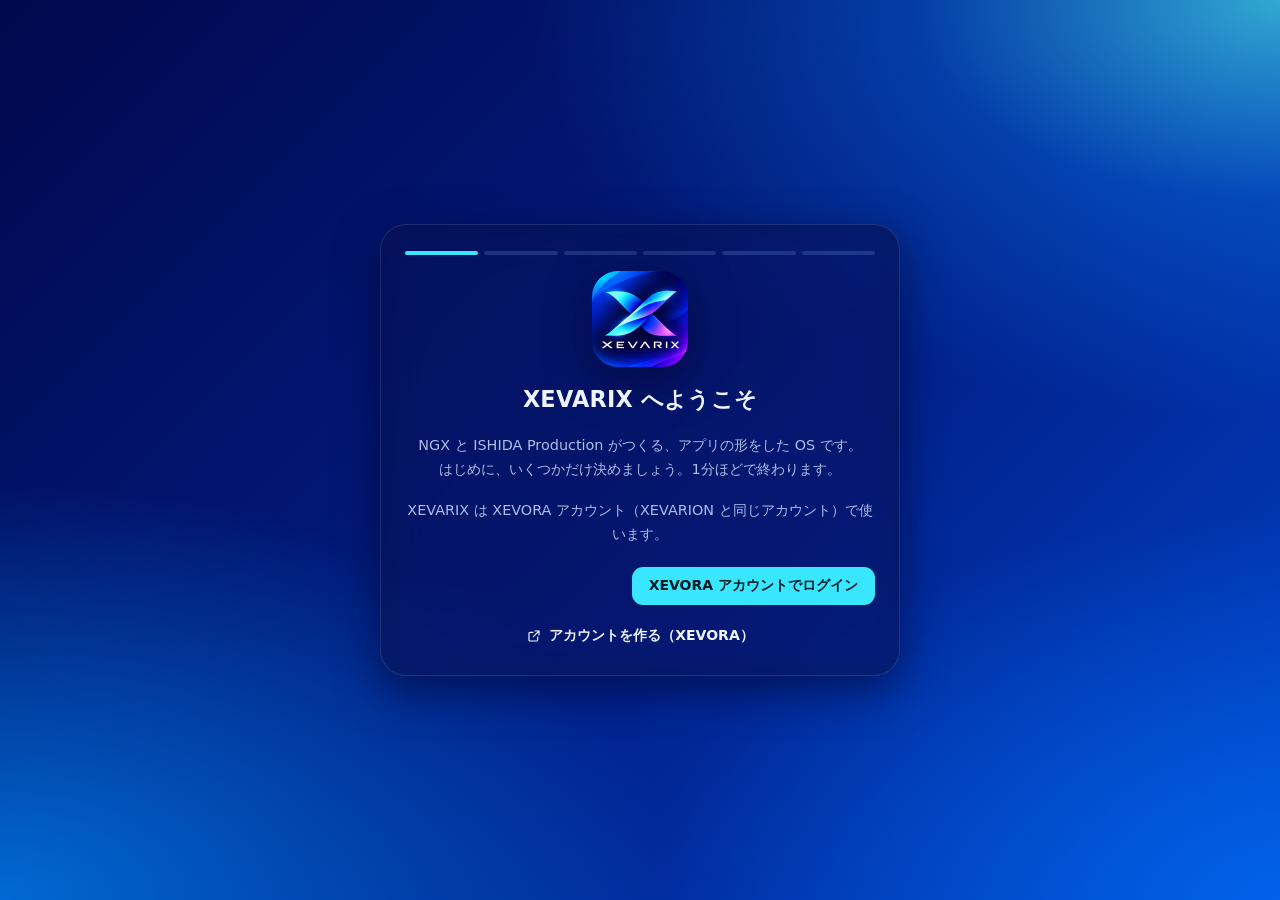
==== index.html @ fd934451 "Add files via upload" ====
<!doctype html>
<html lang="ja" data-theme="dark" data-accent="cyan" data-fx="full">
<head>
<meta charset="utf-8">
<meta name="viewport" content="width=device-width, initial-scale=1, maximum-scale=1, user-scalable=no, viewport-fit=cover">
<meta name="apple-mobile-web-app-capable" content="yes">
<meta name="mobile-web-app-capable" content="yes">
<meta name="apple-mobile-web-app-status-bar-style" content="black-translucent">
<meta name="apple-mobile-web-app-title" content="XEVARIX">
<meta name="theme-color" content="#01084d">
<meta name="description" content="XEVARIX — NGX と ISHIDA Production がつくる、アプリの形をした OS。">
<meta name="format-detection" content="telephone=no">
<title>XEVARIX</title>
<link rel="manifest" href="manifest.webmanifest">
<link rel="icon" type="image/png" href="assets/brand/icon-64.png">
<link rel="apple-touch-icon" href="assets/brand/icon-180.png">
<style>
/* 起動画面（ほかの CSS が届く前に、すぐ出す） */
html, body { margin: 0; height: 100%; background: #01084d; }
#xvx-boot { position: fixed; inset: 0; z-index: 110; display: grid; place-items: center; background: radial-gradient(120% 90% at 50% 40%, #011c82 0%, #01084d 70%); color: #eef4ff; font-family: "Hiragino Sans", "Yu Gothic UI", "Meiryo", system-ui, sans-serif; }
#xvx-boot .bt { display: grid; justify-items: center; gap: 14px; padding: 20px; text-align: center; }
#xvx-boot img { width: min(56vw, 250px); height: auto; aspect-ratio: 1; border-radius: 22%; box-shadow: 0 20px 60px rgba(0, 20, 120, .55); }
#xvx-boot .bar { width: min(52vw, 220px); height: 4px; border-radius: 2px; background: rgba(255, 255, 255, .16); overflow: hidden; margin-top: 10px; }
#xvx-boot .bar i { display: block; width: 4%; height: 100%; border-radius: 2px; background: linear-gradient(90deg, #0a84ff, #38e6fd); transition: width .25s ease; }
#xvx-boot .msg { font-size: 12px; color: #aebde6; min-height: 1.4em; }
#xvx-boot .by { font-size: 11px; letter-spacing: .14em; color: #7688bd; margin-top: 6px; }
#xvx-boot .fail { display: none; gap: 8px; flex-wrap: wrap; justify-content: center; max-width: 440px; }
#xvx-boot.failed .fail { display: flex; }
#xvx-boot .fail button { height: 38px; padding: 0 16px; border-radius: 11px; border: 1px solid rgba(255, 255, 255, .35); background: rgba(255, 255, 255, .12); color: #fff; font: inherit; font-weight: 600; font-size: 14px; }
#xvx-boot pre { display: none; max-width: min(86vw, 520px); max-height: 30vh; overflow: auto; text-align: left; font-size: 11px; color: #ffb0ba; white-space: pre-wrap; margin: 0; }
#xvx-boot.failed pre { display: block; }
</style>
<link rel="stylesheet" href="css/tokens.css">
<link rel="stylesheet" href="css/kit.css">
<link rel="stylesheet" href="css/shell.css">
<link rel="stylesheet" href="css/wm.css">
</head>
<body>
<div id="xvx-wall" data-wall="aurora"><div class="wl"></div><div class="wg a"></div><div class="wg b"></div></div>
<main id="xvx-desk" aria-label="ホーム"></main>
<div id="xvx-stage" aria-label="アプリの窓"></div>
<header id="xvx-status" class="glass" aria-label="ステータスバー"></header>
<nav id="xvx-dock" class="glass" aria-label="ドック"></nav>
<div id="xvx-layer"></div>
<div id="xvx-toasts" aria-live="polite"></div>
<div id="xvx-lock" aria-label="ロック画面"></div>
<div id="xvx-dim"></div>
<div id="xvx-boot" role="status">
  <div class="bt">
    <img src="assets/brand/xevarix-logo-640.webp" alt="XEVARIX" width="250" height="250">
    <div class="bar"><i id="xvx-boot-bar"></i></div>
    <div class="msg" id="xvx-boot-msg">起動しています…</div>
    <pre id="xvx-boot-err"></pre>
    <div class="fail">
      <button type="button" onclick="location.reload()">もう一度起動する</button>
      <button type="button" onclick="location.href=location.pathname+'?safe=1'">セーフモードで起動する</button>
    </div>
    <div class="by">NGX × ISHIDA Production</div>
  </div>
</div>
<noscript><div style="position:fixed;inset:0;z-index:999;display:grid;place-items:center;background:#01084d;color:#fff;padding:24px;text-align:center">XEVARIX を使うには、ブラウザの JavaScript をオンにしてください。</div></noscript>
<script>
/* 起動が終わらなかったときの見張り（本体のスクリプトが読めなかった場合も含む） */
(function () {
  var errs = [];
  window.addEventListener('error', function (e) { errs.push((e.message || 'エラー') + (e.filename ? '\n  ' + e.filename.split('/').slice(-2).join('/') + ':' + e.lineno : '')); }, true);
  function fail() {
    if (window.__xvxBooted) return;
    var b = document.getElementById('xvx-boot'); if (!b) return;
    b.classList.add('failed');
    var m = document.getElementById('xvx-boot-msg'); if (m) m.textContent = '起動できませんでした';
    var p = document.getElementById('xvx-boot-err'); if (p) p.textContent = (window.__xvxBootError || '') + (errs.length ? '\n' + errs.slice(0, 4).join('\n') : '');
  }
  document.addEventListener('xvx-boot-failed', fail);
  setTimeout(function () { if (!window.__xvxBooted && !document.querySelector('.xo') && !document.querySelector('#xvx-lock.on')) fail(); }, 15000);
})();
</script>
<script type="module" src="sys/main.js"></script>
</body>
</html>
---- css/tokens.css ----
/* ═══════════════════════════════════════════════════════════════
   XEVARIX — デザインの土台（色・大きさ・効果の段階）
   ・本体（index.html）と、窓の中の標準アプリ（apps/app.html）の両方が読む。
   ・見た目の切りかえは <html> の data-* だけで行う（JS から色を直に書かない）。
       data-theme   = dark / light
       data-fx      = full / reduced / minimal   … ぼかし・影・動きの段階（電力モードと端末の力で決まる）
       data-accent  = cyan / blue / lavender / mint / coral / gold
       data-contrast= high
   ═══════════════════════════════════════════════════════════════ */
:root {
  --font: "Hiragino Sans", "Hiragino Kaku Gothic ProN", "Yu Gothic UI", "Meiryo", system-ui, -apple-system, "Segoe UI", sans-serif;
  --font-mono: ui-monospace, "Cascadia Mono", "SF Mono", Consolas, Menlo, monospace;
  --ts: 1;
  font-size: calc(16px * var(--ts));

  /* ロゴから拾った色 */
  --b-navy: #01084d;
  --b-deep: #011c82;
  --b-blue: #0076fd;
  --b-cyan: #38e6fd;
  --b-ice: #f0fbfc;
  --b-lav: #a589fb;

  /* かど・間隔 */
  --r-xs: 6px;
  --r-s: 9px;
  --r-m: 13px;
  --r-l: 18px;
  --r-xl: 26px;

  /* 画面の端（ノッチ・ホームバー）。--sab は iPhone のアプリ表示で JS が実測値に直す */
  --sat: env(safe-area-inset-top, 0px);
  --sal: env(safe-area-inset-left, 0px);
  --sar: env(safe-area-inset-right, 0px);
  --sab: env(safe-area-inset-bottom, 0px);

  --ok: #3ddc97;
  --warn: #ffb547;
  --danger: #ff5d73;

  /* 効果（full） */
  --blur: 22px;
  --sat-boost: 1.5;
  --dur: 220ms;
  --dur-s: 130ms;
  --ease: cubic-bezier(.2, .8, .2, 1);
  --ease-in: cubic-bezier(.5, 0, .9, .4);
}

/* ── ダーク（標準） ── */
:root, :root[data-theme="dark"] {
  color-scheme: dark;
  --bg: #020828;
  --surface-0: #060d36;
  --surface-1: #0a1444;
  --surface-2: #101d58;
  --surface-3: #182a70;
  --surface-4: #22388a;
  --glass: rgba(8, 18, 66, .62);
  --glass-strong: rgba(8, 18, 66, .82);
  --stroke: rgba(150, 195, 255, .16);
  --stroke-2: rgba(150, 195, 255, .30);
  --text: #eef4ff;
  --text-2: #aebde6;
  --text-3: #7688bd;
  --acc: #38e6fd;
  --acc-2: #0a84ff;
  --acc-text: #63ebff;
  --acc-ink: #001a24;
  --acc-soft: rgba(56, 230, 253, .16);
  --shadow-1: 0 2px 10px rgba(0, 4, 40, .35);
  --shadow-2: 0 14px 44px rgba(0, 4, 40, .55);
  --shadow-win: 0 22px 60px rgba(0, 3, 34, .6), 0 2px 8px rgba(0, 3, 34, .4);
  --hover: rgba(150, 195, 255, .10);
  --press: rgba(150, 195, 255, .18);
  --scrim: rgba(1, 4, 30, .55);
  --ok-soft: rgba(61, 220, 151, .16);
  --warn-soft: rgba(255, 181, 71, .16);
  --danger-soft: rgba(255, 93, 115, .16);
}

/* ── ライト ── */
:root[data-theme="light"] {
  color-scheme: light;
  --bg: #dfe9ff;
  --surface-0: #eaf1ff;
  --surface-1: #ffffff;
  --surface-2: #f3f7ff;
  --surface-3: #e6eeff;
  --surface-4: #d6e2ff;
  --glass: rgba(255, 255, 255, .66);
  --glass-strong: rgba(255, 255, 255, .88);
  --stroke: rgba(10, 40, 130, .13);
  --stroke-2: rgba(10, 40, 130, .26);
  --text: #0a1644;
  --text-2: #46578c;
  --text-3: #7482ab;
  --acc: #0a84ff;
  --acc-2: #0057d9;
  --acc-text: #0057d9;
  --acc-ink: #ffffff;
  --acc-soft: rgba(10, 132, 255, .13);
  --shadow-1: 0 2px 10px rgba(10, 40, 130, .12);
  --shadow-2: 0 14px 44px rgba(10, 40, 130, .20);
  --shadow-win: 0 22px 60px rgba(10, 40, 130, .26), 0 2px 8px rgba(10, 40, 130, .14);
  --hover: rgba(10, 60, 180, .07);
  --press: rgba(10, 60, 180, .13);
  --scrim: rgba(10, 30, 90, .32);
  --ok: #12a868;
  --warn: #c97a00;
  --danger: #e0344f;
  --ok-soft: rgba(18, 168, 104, .13);
  --warn-soft: rgba(201, 122, 0, .13);
  --danger-soft: rgba(224, 52, 79, .12);
}

/* ── アクセント色 ── */
:root[data-accent="blue"]     { --acc: #4d9bff; --acc-2: #0a5cff; --acc-text: #7db7ff; --acc-ink: #00122e; --acc-soft: rgba(77, 155, 255, .18); }
:root[data-accent="lavender"] { --acc: #b39cff; --acc-2: #7a5cf0; --acc-text: #c6b5ff; --acc-ink: #150a3a; --acc-soft: rgba(179, 156, 255, .18); }
:root[data-accent="mint"]     { --acc: #4ff0b8; --acc-2: #0fb98a; --acc-text: #74f5c9; --acc-ink: #00241a; --acc-soft: rgba(79, 240, 184, .16); }
:root[data-accent="coral"]    { --acc: #ff8f7a; --acc-2: #f0553d; --acc-text: #ffab9b; --acc-ink: #2e0a03; --acc-soft: rgba(255, 143, 122, .17); }
:root[data-accent="gold"]     { --acc: #ffd166; --acc-2: #f0a51e; --acc-text: #ffdd8c; --acc-ink: #2b1c00; --acc-soft: rgba(255, 209, 102, .17); }
:root[data-theme="light"][data-accent="cyan"]     { --acc: #0a9fc2; --acc-2: #0079a3; --acc-text: #00789c; --acc-ink: #fff; --acc-soft: rgba(10, 159, 194, .14); }
:root[data-theme="light"][data-accent="blue"]     { --acc: #0a84ff; --acc-2: #0057d9; --acc-text: #0057d9; --acc-ink: #fff; --acc-soft: rgba(10, 132, 255, .13); }
:root[data-theme="light"][data-accent="lavender"] { --acc: #7a5cf0; --acc-2: #5a3fd0; --acc-text: #5a3fd0; --acc-ink: #fff; --acc-soft: rgba(122, 92, 240, .13); }
:root[data-theme="light"][data-accent="mint"]     { --acc: #0fa97e; --acc-2: #0a8563; --acc-text: #0a8563; --acc-ink: #fff; --acc-soft: rgba(15, 169, 126, .13); }
:root[data-theme="light"][data-accent="coral"]    { --acc: #e8553d; --acc-2: #c93f29; --acc-text: #c93f29; --acc-ink: #fff; --acc-soft: rgba(232, 85, 61, .12); }
:root[data-theme="light"][data-accent="gold"]     { --acc: #c98a00; --acc-2: #a06e00; --acc-text: #946500; --acc-ink: #fff; --acc-soft: rgba(201, 138, 0, .14); }

/* ── 効果の段階 ── */
:root[data-fx="reduced"] { --blur: 10px; --sat-boost: 1.2; --dur: 150ms; --dur-s: 100ms; }
:root[data-fx="minimal"] {
  --blur: 0px; --sat-boost: 1; --dur: 0ms; --dur-s: 0ms;
  --shadow-2: 0 4px 14px rgba(0, 4, 40, .4);
  --shadow-win: 0 6px 18px rgba(0, 3, 34, .5);
}
:root[data-fx="minimal"], :root[data-fx="minimal"][data-theme="dark"] { --glass: rgba(8, 18, 66, .96); --glass-strong: rgba(8, 18, 66, .98); }
:root[data-fx="minimal"][data-theme="light"] { --glass: rgba(255, 255, 255, .97); --glass-strong: rgba(255, 255, 255, .99); }
:root[data-motion="off"] { --dur: 0ms; --dur-s: 0ms; }

/* ── はっきり表示 ── */
:root[data-contrast="high"] { --stroke: rgba(170, 210, 255, .42); --stroke-2: rgba(190, 220, 255, .7); --text-2: #d5e0ff; --text-3: #b0c0ee; --glass: rgba(4, 10, 46, .94); }
:root[data-contrast="high"][data-theme="light"] { --stroke: rgba(10, 40, 130, .4); --stroke-2: rgba(10, 40, 130, .7); --text-2: #223366; --text-3: #3c4d80; --glass: rgba(255, 255, 255, .96); }

*, *::before, *::after { box-sizing: border-box; }
html { -webkit-text-size-adjust: 100%; text-size-adjust: 100%; }
body {
  margin: 0;
  font-family: var(--font);
  font-size: .875rem;
  line-height: 1.5;
  color: var(--text);
  -webkit-font-smoothing: antialiased;
  -webkit-tap-highlight-color: transparent;
}
button, input, select, textarea { font: inherit; color: inherit; }
button { cursor: pointer; }
:focus-visible { outline: 2px solid var(--acc); outline-offset: 2px; }
::selection { background: var(--acc-soft); }
.xi { width: 1.25em; height: 1.25em; flex: none; display: inline-block; vertical-align: -.22em; stroke: currentColor; fill: none; stroke-width: 1.8; stroke-linecap: round; stroke-linejoin: round; }
.sr { position: absolute; width: 1px; height: 1px; overflow: hidden; clip-path: inset(50%); white-space: nowrap; }

/* ── アプリのタイル（かど丸の地＋記号、または画像）── */
.xa-tile {
  position: relative; display: grid; place-items: center; width: 46px; height: 46px; flex: none; overflow: hidden;
  border-radius: 28%; color: var(--ti, #fff);
  background: linear-gradient(145deg, var(--t1, #3a4a7a), var(--t2, #1a2450));
  box-shadow: inset 0 1px 0 rgba(255, 255, 255, .3), inset 0 -1px 0 rgba(0, 0, 0, .2), 0 2px 7px rgba(0, 5, 40, .32);
}
:root[data-icon="circle"] .xa-tile { border-radius: 50%; }
:root[data-icon="square"] .xa-tile { border-radius: 16%; }
.xa-tile .xi { width: 56%; height: 56%; stroke-width: 1.9; }
.xa-tile img { width: 100%; height: 100%; object-fit: cover; display: block; }
.xa-tile b { font-size: 1.25em; font-weight: 700; line-height: 1; }
.xa-tile.noimg { background: linear-gradient(145deg, #5a6cc0, #27306a); }
@media (prefers-reduced-motion: reduce) { :root { --dur: 0ms; --dur-s: 0ms; } }
---- css/kit.css ----
/* XEVARIX — 部品集（本体と、窓の中の標準アプリの両方が使う）
   ボタン・入力欄・切りかえ・一覧の行・左の目次つきの配置 など。 */

/* ── 窓の中のページの土台 ── */
html.k-html, body.k-body { height: 100%; }
body.k-body { background: var(--surface-1); overflow: hidden; user-select: none; -webkit-user-select: none; }
body.k-body input, body.k-body textarea, body.k-body [contenteditable], .k-sel { user-select: text; -webkit-user-select: text; }
.k-app { height: 100%; display: flex; flex-direction: column; min-height: 0; container-type: inline-size; container-name: app; }
.k-scroll { flex: 1; min-height: 0; overflow: auto; overscroll-behavior: contain; -webkit-overflow-scrolling: touch; }
.k-pad { padding: 18px 20px 28px; }
.k-col { display: grid; gap: 14px; align-content: start; }
.k-max { max-width: 760px; margin: 0 auto; width: 100%; }
* { scrollbar-width: thin; scrollbar-color: var(--stroke-2) transparent; }
::-webkit-scrollbar { width: 10px; height: 10px; }
::-webkit-scrollbar-thumb { background: var(--stroke-2); border-radius: 5px; border: 2px solid transparent; background-clip: content-box; }
::-webkit-scrollbar-track { background: transparent; }

/* ── 小さな部品 ── */
.btn { display: inline-flex; align-items: center; justify-content: center; gap: 7px; height: 38px; padding: 0 16px; border-radius: 11px; border: 1px solid var(--stroke-2); background: var(--hover); color: var(--text); font-weight: 600; font-size: .875rem; white-space: nowrap; }
.btn:hover { background: var(--press); }
.btn.pri { background: var(--acc); border-color: transparent; color: var(--acc-ink); }
.btn.pri:hover { filter: brightness(1.08); }
.btn.danger { background: var(--danger); border-color: transparent; color: #fff; }
.btn.ghost { border-color: transparent; background: transparent; }
.btn.sm { height: 30px; padding: 0 11px; font-size: .8125rem; border-radius: 9px; }
.btn:disabled { opacity: .45; pointer-events: none; }
.btn .xi { width: 16px; height: 16px; }
.ibtn { width: 34px; height: 34px; padding: 0; border: 0; border-radius: 10px; background: transparent; color: var(--text-2); display: inline-grid; place-items: center; flex: none; }
.ibtn:hover { background: var(--hover); color: var(--text); }
.ibtn.on { background: var(--acc-soft); color: var(--acc-text); }
.chip { display: inline-flex; align-items: center; gap: 6px; height: 30px; padding: 0 12px; border-radius: 15px; border: 1px solid var(--stroke); background: var(--hover); color: var(--text); font-size: .8125rem; font-weight: 500; white-space: nowrap; }
.chip:hover { background: var(--press); }
.chip.on { background: var(--acc); color: var(--acc-ink); border-color: transparent; font-weight: 600; }
.chip .xi { width: 15px; height: 15px; }
.field { height: 40px; width: 100%; padding: 0 12px; border-radius: 11px; border: 1px solid var(--stroke-2); background: var(--surface-0); color: var(--text); outline: 0; min-width: 0; }
textarea.field { height: auto; padding: 10px 12px; line-height: 1.6; resize: vertical; }
.field:focus { border-color: var(--acc); box-shadow: 0 0 0 3px var(--acc-soft); }
.field.sm { height: 32px; border-radius: 9px; font-size: .8125rem; }
select.field { padding-right: 28px; -webkit-appearance: none; appearance: none; background-image: linear-gradient(45deg, transparent 50%, var(--text-2) 50%), linear-gradient(135deg, var(--text-2) 50%, transparent 50%); background-position: calc(100% - 16px) 50%, calc(100% - 11px) 50%; background-size: 5px 5px; background-repeat: no-repeat; }
.muted { color: var(--text-2); }
.tiny { font-size: .75rem; }
.mono { font-family: var(--font-mono); }
.seg { display: grid; grid-auto-flow: column; grid-auto-columns: 1fr; gap: 3px; padding: 3px; border-radius: 12px; background: var(--hover); }
.seg button { height: 32px; border: 0; border-radius: 9px; background: transparent; color: var(--text-2); font-size: .75rem; font-weight: 600; display: inline-flex; align-items: center; justify-content: center; gap: 5px; padding: 0 8px; white-space: nowrap; min-width: 0; }
.seg button .xi { width: 14px; height: 14px; }
.seg button.on { background: var(--surface-1); color: var(--text); box-shadow: var(--shadow-1); }
.seg button.on .xi { color: var(--acc-text); }
input[type="range"] { -webkit-appearance: none; appearance: none; height: 6px; border-radius: 3px; background: var(--press); outline-offset: 6px; min-width: 60px; }
input[type="range"]::-webkit-slider-thumb { -webkit-appearance: none; width: 20px; height: 20px; border-radius: 50%; background: var(--acc); border: 3px solid var(--surface-1); box-shadow: var(--shadow-1); }
input[type="range"]::-moz-range-thumb { width: 16px; height: 16px; border-radius: 50%; background: var(--acc); border: 3px solid var(--surface-1); }
input[type="checkbox"] { width: 18px; height: 18px; accent-color: var(--acc); flex: none; margin: 2px 0 0; }

/* 切りかえスイッチ */
.k-sw { position: relative; width: 46px; height: 28px; flex: none; padding: 0; border: 0; border-radius: 14px; background: var(--press); transition: background var(--dur-s); }
.k-sw::after { content: ""; position: absolute; left: 3px; top: 3px; width: 22px; height: 22px; border-radius: 50%; background: #fff; box-shadow: 0 1px 4px rgba(0, 0, 0, .3); transition: translate var(--dur-s) var(--ease); }
.k-sw[aria-checked="true"] { background: var(--acc); }
.k-sw[aria-checked="true"]::after { translate: 18px 0; }

/* ── 左の目次つきの配置（せまい窓では目次が上の帯になる）── */
.k-split { flex: 1; min-height: 0; display: grid; grid-template-columns: 212px minmax(0, 1fr); }
.k-side { background: var(--surface-0); border-right: 1px solid var(--stroke); overflow: auto; padding: 10px 8px; display: flex; flex-direction: column; gap: 2px; }
.k-nav { display: flex; align-items: center; gap: 10px; height: 36px; padding: 0 10px; border: 0; border-radius: 10px; background: transparent; color: var(--text-2); font-size: .8125rem; font-weight: 500; text-align: left; white-space: nowrap; flex: none; }
.k-nav:hover { background: var(--hover); color: var(--text); }
.k-nav.on { background: var(--acc-soft); color: var(--text); font-weight: 600; }
.k-nav.on .xi { color: var(--acc-text); }
.k-nav .xi { width: 17px; height: 17px; }
.k-nav-sec { font-size: .66rem; font-weight: 700; color: var(--text-3); letter-spacing: .08em; padding: 10px 10px 3px; flex: none; }
.k-main { min-width: 0; min-height: 0; display: flex; flex-direction: column; }
@container app (max-width: 620px) {
  .k-split { grid-template-columns: minmax(0, 1fr); grid-template-rows: auto minmax(0, 1fr); }
  .k-side { flex-direction: row; border-right: 0; border-bottom: 1px solid var(--stroke); padding: 6px 8px; overflow: auto hidden; scrollbar-width: none; }
  .k-side::-webkit-scrollbar { display: none; }
  .k-nav-sec { display: none; }
  .k-pad { padding: 14px 14px 24px; }
}

/* ── 見出し・帯 ── */
.k-head { display: flex; align-items: center; gap: 10px; padding: 12px 16px; border-bottom: 1px solid var(--stroke); flex: none; min-height: 54px; }
.k-head h1 { margin: 0; font-size: 1.02rem; font-weight: 700; flex: 1; min-width: 0; white-space: nowrap; overflow: hidden; text-overflow: ellipsis; }
.k-tools { display: flex; align-items: center; gap: 6px; padding: 8px 12px; border-bottom: 1px solid var(--stroke); flex: none; flex-wrap: wrap; }
.k-tools .field { width: auto; flex: 1; min-width: 120px; height: 34px; }
.k-sp { flex: 1; }
h2.k-h { margin: 6px 2px 0; font-size: 1.25rem; font-weight: 700; letter-spacing: .01em; }
p.k-p { margin: 0 2px; color: var(--text-2); font-size: .8125rem; line-height: 1.65; }

/* ── 一覧の行・まとまり ── */
.k-group { border-radius: var(--r-m); background: var(--surface-2); border: 1px solid var(--stroke); overflow: hidden; }
.k-group-t { font-size: .72rem; font-weight: 700; color: var(--text-3); letter-spacing: .07em; margin: 8px 4px -8px; }
.k-row { display: flex; align-items: center; gap: 12px; min-height: 52px; padding: 9px 14px; width: 100%; border: 0; border-top: 1px solid var(--stroke); background: transparent; color: var(--text); text-align: left; font: inherit; }
.k-row:first-child { border-top: 0; }
button.k-row:hover, a.k-row:hover { background: var(--hover); }
.k-row > .xi:first-child { color: var(--acc-text); width: 20px; height: 20px; }
.k-row .k-rt { flex: 1; min-width: 0; }
.k-row .k-rt b { display: block; font-weight: 600; font-size: .875rem; }
.k-row .k-rt small { display: block; color: var(--text-2); font-size: .75rem; line-height: 1.5; margin-top: 1px; }
.k-row .k-rr { display: flex; align-items: center; gap: 8px; flex: none; color: var(--text-2); font-size: .8125rem; max-width: 60%; }
.k-row.danger .k-rt b, .k-row.danger > .xi:first-child { color: var(--danger); }
.k-row .field { width: auto; min-width: 110px; height: 34px; }
.k-row.col { flex-direction: column; align-items: stretch; gap: 8px; }
.k-row .xa-tile { width: 34px; height: 34px; }
.k-kv { display: flex; justify-content: space-between; gap: 14px; padding: 8px 14px; border-top: 1px solid var(--stroke); font-size: .8125rem; }
.k-kv:first-child { border-top: 0; }
.k-kv span:first-child { color: var(--text-2); flex: none; }
.k-kv span:last-child { text-align: right; overflow-wrap: anywhere; font-variant-numeric: tabular-nums; user-select: text; -webkit-user-select: text; }
.k-card { border-radius: var(--r-m); background: var(--surface-2); border: 1px solid var(--stroke); padding: 14px; display: grid; gap: 8px; }
.k-card h3 { margin: 0; font-size: .78rem; font-weight: 700; color: var(--text-2); letter-spacing: .04em; display: flex; align-items: center; gap: 6px; }
.k-card h3 .xi { width: 15px; height: 15px; color: var(--acc-text); }
.k-big { font-size: 1.7rem; font-weight: 700; line-height: 1.1; font-variant-numeric: tabular-nums; letter-spacing: -.01em; }
.k-big small { font-size: .8rem; font-weight: 500; color: var(--text-2); margin-left: 4px; letter-spacing: 0; }
.k-grid { display: grid; grid-template-columns: repeat(auto-fit, minmax(150px, 1fr)); gap: 12px; }
.k-meter { height: 8px; border-radius: 4px; background: var(--press); overflow: hidden; }
.k-meter i { display: block; height: 100%; border-radius: 4px; background: var(--acc); transition: width .5s var(--ease); }
.k-meter.warn i { background: var(--warn); } .k-meter.danger i { background: var(--danger); } .k-meter.ok i { background: var(--ok); }
.k-badge { display: inline-flex; align-items: center; height: 20px; padding: 0 8px; border-radius: 10px; font-size: .68rem; font-weight: 700; background: var(--acc-soft); color: var(--acc-text); white-space: nowrap; }
.k-badge.ok { background: var(--ok-soft); color: var(--ok); } .k-badge.warn { background: var(--warn-soft); color: var(--warn); } .k-badge.danger { background: var(--danger-soft); color: var(--danger); } .k-badge.mute { background: var(--hover); color: var(--text-2); }
.k-empty { display: grid; place-content: center; justify-items: center; gap: 10px; padding: 40px 20px; text-align: center; color: var(--text-3); font-size: .875rem; line-height: 1.6; flex: 1; }
.k-empty .xi { width: 40px; height: 40px; opacity: .7; }
.k-tabs { display: flex; gap: 4px; padding: 8px 12px 0; border-bottom: 1px solid var(--stroke); flex: none; overflow-x: auto; scrollbar-width: none; }
.k-tabs::-webkit-scrollbar { display: none; }
.k-tab { height: 36px; padding: 0 14px; border: 0; border-bottom: 2.5px solid transparent; background: transparent; color: var(--text-2); font-weight: 600; font-size: .8125rem; white-space: nowrap; display: inline-flex; align-items: center; gap: 6px; }
.k-tab.on { color: var(--text); border-bottom-color: var(--acc); }
.k-tab .xi { width: 15px; height: 15px; }
table.k-table { width: 100%; border-collapse: collapse; font-size: .8125rem; }
.k-table th { text-align: left; font-weight: 600; color: var(--text-3); font-size: .7rem; letter-spacing: .05em; padding: 8px 10px; border-bottom: 1px solid var(--stroke); white-space: nowrap; position: sticky; top: 0; background: var(--surface-1); z-index: 1; }
.k-table td { padding: 8px 10px; border-bottom: 1px solid var(--stroke); vertical-align: middle; font-variant-numeric: tabular-nums; }
.k-table tr:hover td { background: var(--hover); }
.k-table .num { text-align: right; }
canvas.k-chart { width: 100%; height: 120px; display: block; }
.k-note { display: flex; gap: 10px; padding: 10px 12px; border-radius: var(--r-s); background: var(--acc-soft); font-size: .8rem; line-height: 1.6; color: var(--text); }
.k-note.warn { background: var(--warn-soft); }
.k-note .xi { flex: none; margin-top: 2px; color: var(--acc-text); }
.k-note.warn .xi { color: var(--warn); }
.k-swatches { display: flex; gap: 8px; flex-wrap: wrap; }
.k-swatch { width: 30px; height: 30px; border-radius: 50%; border: 3px solid transparent; padding: 0; outline: 1px solid var(--stroke); }
.k-swatch.on { border-color: var(--text); }
.k-md { font-size: .875rem; line-height: 1.75; color: var(--text); user-select: text; -webkit-user-select: text; }
.k-md h1 { font-size: 1.35rem; margin: 0 0 10px; } .k-md h2 { font-size: 1.08rem; margin: 20px 0 8px; } .k-md h3 { font-size: .95rem; margin: 16px 0 6px; }
.k-md p { margin: 0 0 10px; } .k-md ul, .k-md ol { margin: 0 0 10px; padding-left: 1.4em; } .k-md li { margin: 2px 0; }
.k-md code { font-family: var(--font-mono); font-size: .85em; background: var(--hover); padding: 1px 6px; border-radius: 5px; }
.k-md pre { background: var(--surface-0); border: 1px solid var(--stroke); border-radius: var(--r-s); padding: 12px; overflow: auto; font-family: var(--font-mono); font-size: .8rem; line-height: 1.6; }
.k-md pre code { background: none; padding: 0; }
.k-md hr { border: 0; border-top: 1px solid var(--stroke); margin: 16px 0; }
.k-md a { color: var(--acc-text); }
.k-md input[type="checkbox"] { vertical-align: -3px; margin-right: 6px; }
---- css/shell.css ----
/* XEVARIX — 本体の画面（壁紙・ステータスバー・ドック・ホーム・パネル・ロック・起動） */

:root { --sb-base: 30px; --sb-h: calc(var(--sb-base) + var(--sat)); --bar-h: 0px; --stage-b: 0px; }
html, body { height: 100%; overflow: hidden; overscroll-behavior: none; background: var(--wall-base, #011a7c); }
body { position: fixed; inset: 0; user-select: none; -webkit-user-select: none; touch-action: manipulation; }
body[data-mode="phone"] { --sb-base: 28px; --bar-h: calc(62px + var(--sab)); --stage-b: var(--bar-h); }
body[data-mode="tablet"] { --bar-h: calc(78px + var(--sab)); --stage-b: var(--bar-h); }
input, textarea, [contenteditable] { user-select: text; -webkit-user-select: text; }

/* ── 壁紙 ── */
#xvx-wall { position: fixed; inset: 0; z-index: 0; overflow: hidden; background: var(--wall-base, #011a7c); }
#xvx-wall .wl { position: absolute; inset: 0; background-size: cover; background-position: center; }
#xvx-wall[data-wall="aurora"] .wl {
  background:
    radial-gradient(95% 75% at 100% 0%, rgba(78, 250, 254, .62) 0%, rgba(10, 132, 255, .34) 30%, transparent 62%),
    radial-gradient(85% 75% at 0% 100%, rgba(1, 129, 239, .78) 0%, transparent 62%),
    radial-gradient(75% 65% at 100% 100%, rgba(0, 118, 253, .62) 0%, transparent 66%),
    linear-gradient(135deg, #01084d 0%, #011c82 52%, #0142c9 100%);
}
#xvx-wall[data-wall="deep"] .wl {
  background:
    radial-gradient(60% 50% at 50% 42%, rgba(10, 60, 200, .5) 0%, transparent 70%),
    radial-gradient(40% 30% at 82% 12%, rgba(56, 230, 253, .22) 0%, transparent 70%),
    linear-gradient(180deg, #00031c 0%, #010a3e 60%, #011866 100%);
}
#xvx-wall[data-wall="dawn"] .wl {
  background:
    radial-gradient(80% 60% at 20% 10%, rgba(165, 137, 251, .75) 0%, transparent 62%),
    radial-gradient(80% 70% at 90% 90%, rgba(56, 230, 253, .6) 0%, transparent 62%),
    linear-gradient(160deg, #1b1470 0%, #2a3fc4 55%, #1a8fe0 100%);
}
#xvx-wall[data-wall="sky"] .wl {
  background:
    radial-gradient(70% 60% at 85% 5%, rgba(255, 255, 255, .9) 0%, transparent 60%),
    radial-gradient(80% 70% at 5% 95%, rgba(120, 190, 255, .8) 0%, transparent 62%),
    linear-gradient(150deg, #cfe6ff 0%, #9fd0ff 45%, #6fb6ff 100%);
}
#xvx-wall[data-wall="mint"] .wl {
  background:
    radial-gradient(80% 60% at 90% 0%, rgba(79, 240, 184, .55) 0%, transparent 60%),
    radial-gradient(70% 70% at 0% 100%, rgba(10, 132, 255, .6) 0%, transparent 62%),
    linear-gradient(140deg, #012a4a 0%, #025a7a 55%, #0a8f8a 100%);
}
#xvx-wall[data-wall="mono"] .wl { background: var(--bg); }
/* ゆっくり流れる光（効果が full で、電力モードが許すときだけ） */
#xvx-wall .wg { position: absolute; width: 70vmax; height: 70vmax; border-radius: 50%; opacity: 0; pointer-events: none; will-change: transform; }
#xvx-wall[data-live="1"] .wg { opacity: .55; }
#xvx-wall .wg.a { left: -20vmax; top: -30vmax; background: radial-gradient(closest-side, rgba(56, 230, 253, .5), transparent); animation: xvx-drift-a 46s ease-in-out infinite alternate; }
#xvx-wall .wg.b { right: -25vmax; bottom: -30vmax; background: radial-gradient(closest-side, rgba(165, 137, 251, .42), transparent); animation: xvx-drift-b 58s ease-in-out infinite alternate; }
#xvx-wall:not([data-live="1"]) .wg { animation: none; }
@keyframes xvx-drift-a { to { transform: translate3d(34vmax, 22vmax, 0) scale(1.15); } }
@keyframes xvx-drift-b { to { transform: translate3d(-30vmax, -18vmax, 0) scale(.9); } }
#xvx-dim { position: fixed; inset: 0; z-index: 200; background: #000; opacity: var(--dim, 0); pointer-events: none; transition: opacity .6s; }

/* ── ガラスの面（共通） ── */
.glass { background: var(--glass); -webkit-backdrop-filter: blur(var(--blur)) saturate(var(--sat-boost)); backdrop-filter: blur(var(--blur)) saturate(var(--sat-boost)); border: 1px solid var(--stroke); }
:root[data-fx="minimal"] .glass { -webkit-backdrop-filter: none; backdrop-filter: none; }

/* ── ステータスバー ── */
#xvx-status {
  position: fixed; left: 0; right: 0; top: 0; height: var(--sb-h); z-index: 50;
  padding: var(--sat) calc(8px + var(--sar)) 0 calc(8px + var(--sal));
  display: flex; align-items: center; gap: 4px; font-size: .78rem; font-weight: 600; color: var(--text);
  border-width: 0 0 1px;
}
.xsb-l, .xsb-r { display: flex; align-items: center; gap: 2px; min-width: 0; }
.xsb-l { flex: 1; }
.xsb-btn { height: 24px; min-width: 26px; padding: 0 6px; border: 0; border-radius: 7px; background: transparent; display: inline-flex; align-items: center; gap: 5px; color: inherit; font-weight: 600; white-space: nowrap; }
.xsb-btn:hover, .xsb-btn[aria-expanded="true"] { background: var(--hover); }
.xsb-btn .xi { width: 15px; height: 15px; }
.xsb-brand { letter-spacing: .16em; font-size: .72rem; }
.xsb-brand .orb { width: 16px; height: 16px; }
.xsb-app { color: var(--text-2); overflow: hidden; text-overflow: ellipsis; white-space: nowrap; padding: 0 6px; font-weight: 600; min-width: 0; }
.xsb-appx { display: none; }
.xsb-clock { font-variant-numeric: tabular-nums; letter-spacing: .02em; }
.xsb-batt b { font-weight: 600; font-variant-numeric: tabular-nums; }
.xsb-badge { min-width: 15px; height: 15px; padding: 0 4px; border-radius: 8px; background: var(--acc); color: var(--acc-ink); font-size: .625rem; display: inline-grid; place-items: center; font-weight: 700; }
.xsb-ind { color: var(--acc-text); display: inline-flex; }
.xsb-ind.warn { color: var(--warn); }
body[data-mode="phone"] .xsb-brand > span:not(.orb), body[data-mode="phone"] .xsb-date { display: none; }
body:not([data-mode="desktop"])[data-home="0"] .xsb-appx { display: inline-flex; }

/* ── ドック ── */
#xvx-dock {
  position: fixed; z-index: 50; left: 50%; bottom: calc(10px + var(--sab)); transform: translateX(-50%);
  display: flex; align-items: center; gap: 6px; padding: 7px 10px; border-radius: 24px;
  max-width: calc(100vw - 16px); box-shadow: var(--shadow-2);
  transition: transform var(--dur) var(--ease), opacity var(--dur) var(--ease);
}
.xd-group { display: flex; align-items: center; gap: 6px; min-width: 0; overflow-x: auto; scrollbar-width: none; }
.xd-group::-webkit-scrollbar { display: none; }
.xd-sep { width: 1px; height: 30px; background: var(--stroke-2); flex: none; margin: 0 2px; }
.xd-item { position: relative; width: 48px; height: 48px; flex: none; padding: 0; border: 0; border-radius: 15px; background: transparent; display: grid; place-items: center; color: var(--text); transition: transform var(--dur-s) var(--ease), background var(--dur-s); }
.xd-item:hover { background: var(--hover); transform: translateY(-3px); }
.xd-item:active { transform: scale(.93); }
.xd-item .xa-tile { width: 40px; height: 40px; }
.xd-item .xi { width: 22px; height: 22px; }
.xd-item[data-run="1"]::after { content: ""; position: absolute; bottom: 1px; left: 50%; width: 5px; height: 5px; margin-left: -2.5px; border-radius: 50%; background: var(--text-2); }
.xd-item[data-run="1"][data-fg="1"]::after { background: var(--acc); width: 14px; margin-left: -7px; border-radius: 3px; }
.xd-item[data-st="suspended"] .xa-tile, .xd-item[data-st="hibernated"] .xa-tile { opacity: .55; filter: saturate(.6); }
.xd-orb { width: 58px; height: 58px; flex: none; padding: 0; border: 0; border-radius: 50%; background: transparent; display: grid; place-items: center; transition: transform var(--dur-s) var(--ease); }
.xd-orb:hover { transform: scale(1.07); }
.xd-orb:active { transform: scale(.94); }
.xd-orb .orb { width: 52px; height: 52px; }
.xd-phone { display: none; }
body[data-mode="phone"] #xvx-dock {
  left: 0; right: 0; bottom: 0; transform: none; max-width: none; height: var(--bar-h); padding: 0 calc(18px + var(--sar)) var(--sab) calc(18px + var(--sal));
  border-radius: 0; border-width: 1px 0 0; justify-content: space-between; box-shadow: none;
}
body[data-mode="phone"] .xd-group, body[data-mode="phone"] .xd-sep { display: none; }
body[data-mode="phone"] .xd-phone { display: grid; width: 64px; height: 50px; }
body[data-mode="phone"] .xd-orb { margin-top: -14px; }
body[data-mode="tablet"] #xvx-dock { bottom: calc(8px + var(--sab)); }
body[data-ov="1"] #xvx-dock { z-index: 55; }

/* （アプリのタイル .xa-tile は、窓の中のアプリも使うので tokens.css にある） */

/* ── ホーム（スマホ・タブレット）／デスクトップの面 ── */
#xvx-desk { position: fixed; left: 0; right: 0; top: var(--sb-h); bottom: var(--stage-b); z-index: 10; overflow: hidden auto; overscroll-behavior: contain; -webkit-overflow-scrolling: touch; padding: 14px calc(14px + var(--sar)) 24px calc(14px + var(--sal)); transition: opacity var(--dur) var(--ease), scale var(--dur) var(--ease); }
body:not([data-mode="desktop"])[data-home="0"] #xvx-desk { opacity: 0; scale: .96; pointer-events: none; }
.xh-wrap { max-width: 760px; margin: 0 auto; display: grid; gap: 16px; }
.xh-search { display: flex; align-items: center; gap: 8px; height: 40px; padding: 0 14px; border-radius: 20px; color: var(--text-2); font-size: .875rem; width: 100%; text-align: left; }
/* ホームの並び（アプリとウィジェットを同じ並びに。列の数だけ形で変わる。小さい札＝2列・横長の札＝4列） */
.xh-grid { --hc: 4; display: grid; grid-template-columns: repeat(var(--hc), minmax(0, 1fr)); grid-auto-rows: minmax(84px, auto); gap: 14px 8px; padding: 4px 0; }
body[data-mode="tablet"] .xh-grid { --hc: 6; }
.xh-it { position: relative; min-width: 0; display: grid; -webkit-touch-callout: none; user-select: none; -webkit-user-select: none; }
.xh-it[data-size="s"] { grid-column: span 2; }
.xh-it[data-size="w"] { grid-column: span 4; }
.xh-it > .xh-app { align-self: start; }
.xh-empty { grid-column: 1 / -1; padding: 24px 8px; text-align: center; color: var(--text-2); font-size: .8125rem; }
.xh-app { display: grid; justify-items: center; gap: 6px; padding: 2px 0; border: 0; background: transparent; color: var(--text); font-size: .72rem; font-weight: 500; min-width: 0; }
.xh-app .xa-tile { width: 58px; height: 58px; transition: transform var(--dur-s) var(--ease); }
.xh-app:active .xa-tile { transform: scale(.9); }
.xh-app span { max-width: 100%; white-space: nowrap; overflow: hidden; text-overflow: ellipsis; text-shadow: 0 1px 4px rgba(0, 5, 40, .55); }
:root[data-theme="light"] .xh-app span { text-shadow: 0 1px 3px rgba(255, 255, 255, .7); }
body[data-mode="desktop"] #xvx-desk { left: auto; right: 0; width: 344px; bottom: 0; padding: 16px 16px 96px 4px; pointer-events: none; }
body[data-mode="desktop"] #xvx-desk > * { pointer-events: auto; }
body[data-mode="desktop"] .xh-search { display: none; }
/* 編集（長押し・「ホームを編集」）：揺れる・－で外す・持って動かす */
.xh-rm { position: absolute; top: -7px; left: -7px; z-index: 4; width: 24px; height: 24px; padding: 0; border: 0; border-radius: 50%; display: none; place-items: center; background: var(--glass-strong); color: var(--text); box-shadow: var(--shadow-1); }
.xh-it:not(.xh-itw) > .xh-rm { left: calc(50% - 38px); }
.xh-rm .xi { width: 14px; height: 14px; }
[data-edit="1"] .xh-rm { display: grid; }
[data-edit="1"] .xh-it { touch-action: none; cursor: grab; animation: xvx-jiggle .26s ease-in-out infinite alternate; }
[data-edit="1"] .xh-it:nth-child(3n+1) { animation-delay: -.09s; }
[data-edit="1"] .xh-it:nth-child(3n+2) { animation-delay: -.18s; }
[data-edit="1"] .xh-itw { animation-name: xvx-wiggle; }
[data-edit="1"] .xh-it > :not(.xh-rm) { pointer-events: none; }
:root[data-motion="off"] [data-edit="1"] .xh-it { animation: none; }
@keyframes xvx-jiggle { from { rotate: -1.2deg; } to { rotate: 1.2deg; } }
.xh-it.ph { opacity: .28; animation: none !important; }
.xh-ghost { position: fixed !important; z-index: 140; margin: 0; pointer-events: none; scale: 1.06; filter: drop-shadow(0 14px 26px rgba(0, 0, 0, .38)); }
.xh-ghost.drop { transition: left .18s var(--ease), top .18s var(--ease), scale .18s var(--ease); scale: 1; }
.xh-ghost .xh-rm { display: none; }
.xh-tools { display: none; position: sticky; top: 0; z-index: 6; align-items: center; gap: 8px; padding: 6px; border-radius: 22px; }
[data-edit="1"] .xh-tools { display: flex; }
[data-edit="1"] .xh-search, [data-edit="1"] .xh-editbtn { display: none; }
.xh-tools-t { flex: 1; min-width: 0; text-align: center; font-size: .72rem; color: var(--text-2); white-space: nowrap; overflow: hidden; text-overflow: ellipsis; }
.xh-editbtn { justify-self: center; }
/* ウィジェットを足す一覧 */
.xh-galw { position: absolute; inset: 0; display: grid; place-items: center; padding: 16px; pointer-events: auto; }
.xh-gal { width: min(440px, 100%); max-height: min(560px, 86%); display: flex; flex-direction: column; border-radius: var(--r-xl); overflow: hidden; box-shadow: var(--shadow-2); }
.xh-gal-h { display: flex; align-items: center; justify-content: space-between; padding: 12px 10px 6px 18px; font-size: 1rem; }
.xh-gal-l { overflow: auto; padding: 4px 10px 12px; display: grid; gap: 6px; }
.xh-gal-i { display: flex; align-items: center; gap: 12px; padding: 10px; border: 0; border-radius: 14px; background: var(--hover); color: var(--text); text-align: left; font: inherit; }
.xh-gal-i:hover { background: var(--acc-soft); }
.xh-gal-ic { width: 38px; height: 38px; flex: none; border-radius: 11px; display: grid; place-items: center; background: var(--acc-soft); color: var(--acc); }
.xh-gal-t { display: grid; gap: 2px; min-width: 0; }
.xh-gal-t small { color: var(--text-2); font-size: .72rem; line-height: 1.4; }
.xh-gal-none { margin: 0; padding: 8px 18px 18px; color: var(--text-2); font-size: .85rem; }
body[data-mode="desktop"][data-wgt="0"] #xvx-desk { display: none; }

/* ── ウィジェット ── */
.xwg { position: relative; min-height: 96px; padding: 12px 14px; border-radius: var(--r-l); display: flex; flex-direction: column; gap: 4px; color: var(--text); overflow: hidden; text-align: left; font: inherit; }
button.xwg { cursor: pointer; }
.xwg-h { display: flex; align-items: center; gap: 6px; font-size: .7rem; font-weight: 700; color: var(--text-2); letter-spacing: .04em; }
.xwg-h .xi { width: 14px; height: 14px; }
.xwg-v { font-size: 1.5rem; font-weight: 700; line-height: 1.15; font-variant-numeric: tabular-nums; letter-spacing: -.01em; }
.xwg-s { font-size: .75rem; color: var(--text-2); line-height: 1.45; }
.xwg-row { display: flex; align-items: center; gap: 8px; }
.xwg-bar { height: 6px; border-radius: 3px; background: var(--hover); overflow: hidden; margin-top: auto; }
.xwg-bar i { display: block; height: 100%; border-radius: 3px; background: var(--acc); transition: width .6s var(--ease); }
.xwg-chips { display: flex; flex-wrap: wrap; gap: 6px; margin-top: 4px; }
@keyframes xvx-wiggle { from { rotate: -.5deg; } to { rotate: .5deg; } }
/* XEVARION のパートナー（絵の枠は 92×112：widgets.js の位置の計算と合わせる） */
.xwg-mate { flex-direction: row; align-items: stretch; gap: 12px; padding: 10px 14px 10px 10px; min-height: 132px; }
.xwg-mate-pic { position: relative; flex: none; width: 92px; height: 112px; align-self: center; border-radius: 16px; overflow: hidden; background: linear-gradient(165deg, var(--mc, #5a6cc0), #0c1238); }
.xwg-mate-pic img { position: absolute; max-width: none; height: auto; }
.xwg-mate-ph { position: absolute; inset: 0; display: grid; place-items: center; color: #fff; font-size: 1.7rem; font-weight: 700; }
.xwg-mate-ph .xi { width: 34px; height: 34px; opacity: .9; }
.xwg-mate-tx { flex: 1; min-width: 0; display: flex; flex-direction: column; gap: 4px; }
.xwg-mate-nm { font-weight: 700; font-size: .98rem; line-height: 1.3; }
.xwg-mate-nm small { margin-left: 6px; font-size: .66rem; font-weight: 600; color: var(--text-3); letter-spacing: .06em; }
.xwg-mate-say { padding: 7px 10px; border-radius: 4px 14px 14px 14px; background: var(--hover); font-size: .8rem; line-height: 1.5; overflow: hidden; display: -webkit-box; -webkit-line-clamp: 3; -webkit-box-orient: vertical; }
.xwg-mate-say[hidden] { display: none; }

/* （ボタン・入力欄・切りかえなどの小さな部品は、窓の中のアプリと共通なので kit.css にある） */

/* ── かぶさる面（ランチャー・パネル・検索・AI）── */
#xvx-layer { position: fixed; inset: 0; z-index: 60; pointer-events: none; }
#xvx-layer > .xlw { position: absolute; inset: 0; pointer-events: auto; }
#xvx-layer > .xlw.pass { pointer-events: none; }
#xvx-layer > .xlw.pass > * { pointer-events: auto; }
.scrim { position: absolute; inset: 0; background: var(--scrim); opacity: 0; transition: opacity var(--dur) var(--ease); }
.scrim.clear { background: transparent; }
.show > .scrim, .scrim.show { opacity: 1; }
.pop { opacity: 0; scale: .97; translate: 0 -6px; transition: opacity var(--dur) var(--ease), scale var(--dur) var(--ease), translate var(--dur) var(--ease); }
.show > .pop, .pop.show { opacity: 1; scale: 1; translate: 0 0; }

/* ランチャー */
.xl { position: absolute; inset: 0; display: grid; place-items: center; padding: calc(var(--sb-h) + 16px) 16px calc(96px + var(--sab)); }
.xl-card { position: relative; width: min(880px, 100%); max-height: 100%; display: flex; flex-direction: column; border-radius: var(--r-xl); box-shadow: var(--shadow-2); overflow: hidden; }
.xl-top { padding: 16px 18px 10px; display: flex; gap: 10px; align-items: center; }
.xl-top .field { border-radius: 20px; padding-left: 38px; }
.xl-top .xl-si { position: absolute; left: 30px; color: var(--text-3); pointer-events: none; }
.xl-body { overflow: auto; padding: 4px 18px 20px; display: grid; gap: 6px; }
.xl-cat { font-size: .72rem; font-weight: 700; color: var(--text-3); letter-spacing: .08em; margin: 10px 4px 2px; }
.xl-grid { display: grid; grid-template-columns: repeat(auto-fill, minmax(88px, 1fr)); gap: 12px 4px; }
.xl-grid .xh-app { padding: 8px 2px; border-radius: 14px; }
.xl-grid .xh-app:hover { background: var(--hover); }
.xl-grid .xh-app span { text-shadow: none; }
.xl-empty { padding: 30px; text-align: center; color: var(--text-3); }

/* パネル（コントロールセンター・通知） */
.xp { position: absolute; top: calc(var(--sb-h) + 8px); right: calc(8px + var(--sar)); width: min(372px, calc(100vw - 16px)); max-height: calc(100% - var(--sb-h) - 24px - var(--bar-h)); border-radius: var(--r-xl); box-shadow: var(--shadow-2); display: flex; flex-direction: column; overflow: hidden; transform-origin: 100% 0; }
.xp-body { overflow: auto; padding: 14px; display: grid; gap: 12px; }
.xp-h { display: flex; align-items: center; justify-content: space-between; gap: 8px; font-size: .78rem; font-weight: 700; color: var(--text-2); letter-spacing: .05em; }
.xp-card { border-radius: var(--r-l); background: var(--hover); padding: 12px; display: grid; gap: 10px; }
.xp-tiles { display: grid; grid-template-columns: repeat(4, 1fr); gap: 8px; }
.xp-tile { display: grid; justify-items: center; gap: 5px; padding: 10px 2px 8px; border-radius: 15px; border: 0; background: var(--hover); color: var(--text); font-size: .68rem; font-weight: 600; line-height: 1.2; min-width: 0; }
.xp-tile span { max-width: 100%; overflow: hidden; text-overflow: ellipsis; white-space: nowrap; }
.xp-tile .xi { width: 20px; height: 20px; }
.xp-tile:hover { background: var(--press); }
.xp-tile.on { background: var(--acc); color: var(--acc-ink); }
.xp-slider { display: flex; align-items: center; gap: 10px; color: var(--text-2); }
.xp-slider input { flex: 1; }
.xn-item { display: grid; grid-template-columns: auto 1fr auto; gap: 10px; align-items: start; padding: 10px; border-radius: 14px; background: var(--hover); text-align: left; border: 0; color: var(--text); width: 100%; font: inherit; }
.xn-item .xa-tile { width: 30px; height: 30px; }
.xn-item b { display: block; font-size: .8125rem; font-weight: 600; }
.xn-item p { margin: 2px 0 0; font-size: .78rem; color: var(--text-2); white-space: pre-wrap; overflow-wrap: anywhere; user-select: text; -webkit-user-select: text; }
.xn-item time { font-size: .68rem; color: var(--text-3); white-space: nowrap; }
.xn-acts { display: flex; flex-wrap: wrap; gap: 6px; margin-top: 8px; }
.xn-empty { text-align: center; padding: 26px 10px; color: var(--text-3); font-size: .8125rem; }

/* 検索 */
.xs { position: absolute; inset: 0; display: flex; justify-content: center; align-items: flex-start; padding: calc(var(--sb-h) + 8vh) 12px 0; }
.xs-card { position: relative; width: min(640px, 100%); max-height: min(70vh, 560px); border-radius: var(--r-xl); box-shadow: var(--shadow-2); display: flex; flex-direction: column; overflow: hidden; }
.xs-in { display: flex; align-items: center; gap: 10px; padding: 0 16px; height: 54px; border-bottom: 1px solid var(--stroke); flex: none; }
.xs-in input { flex: 1; height: 100%; border: 0; outline: 0; background: transparent; font-size: 1.05rem; min-width: 0; }
.xs-in .xi { color: var(--text-3); }
.xs-list { overflow: auto; padding: 6px; }
.xs-sec { font-size: .68rem; font-weight: 700; color: var(--text-3); letter-spacing: .08em; padding: 8px 10px 4px; }
.xs-row { display: flex; align-items: center; gap: 10px; width: 100%; padding: 7px 10px; border: 0; border-radius: 11px; background: transparent; color: var(--text); text-align: left; font: inherit; }
.xs-row .xa-tile { width: 30px; height: 30px; }
.xs-row .xs-ic { width: 30px; height: 30px; border-radius: 9px; background: var(--hover); display: grid; place-items: center; flex: none; color: var(--acc-text); }
.xs-row b { font-weight: 600; font-size: .875rem; }
.xs-row small { display: block; color: var(--text-3); font-size: .72rem; white-space: nowrap; overflow: hidden; text-overflow: ellipsis; }
.xs-row > span:nth-child(2) { flex: 1; min-width: 0; }
.xs-row kbd { font: inherit; font-size: .68rem; color: var(--text-3); }
.xs-row.sel, .xs-row:hover { background: var(--acc-soft); }
.xs-hint { padding: 22px; text-align: center; color: var(--text-3); font-size: .8125rem; }

/* AI パネル */
.xai { position: absolute; left: 50%; bottom: calc(86px + var(--sab)); width: min(440px, calc(100vw - 16px)); height: min(640px, calc(100% - var(--sb-h) - 104px - var(--sab))); translate: -50% 12px; border-radius: var(--r-xl); box-shadow: var(--shadow-2); display: flex; flex-direction: column; overflow: hidden; opacity: 0; scale: .97; transform-origin: 50% 100%; transition: opacity var(--dur) var(--ease), scale var(--dur) var(--ease), translate var(--dur) var(--ease); }
.xai.show { opacity: 1; scale: 1; translate: -50% 0; }
body[data-mode="phone"] .xai { left: 0; right: 0; bottom: 0; width: auto; height: min(86%, calc(100% - var(--sb-h) - 10px)); translate: 0 30px; border-radius: var(--r-xl) var(--r-xl) 0 0; padding-bottom: var(--sab); }
body[data-mode="phone"] .xai.show { translate: 0 0; }
.xai-h { display: flex; align-items: center; gap: 10px; padding: 12px 12px 10px 16px; border-bottom: 1px solid var(--stroke); flex: none; }
.xai-h .orb { width: 30px; height: 30px; }
.xai-h b { font-size: .95rem; letter-spacing: .02em; }
.xai-h small { display: block; font-size: .68rem; color: var(--text-3); font-weight: 500; }
.xai-h > div { flex: 1; min-width: 0; }
.xai-log { flex: 1; overflow: auto; padding: 14px; display: flex; flex-direction: column; gap: 10px; user-select: text; -webkit-user-select: text; overscroll-behavior: contain; }
.xai-m { max-width: 88%; padding: 9px 13px; border-radius: 16px; font-size: .875rem; line-height: 1.6; white-space: pre-wrap; overflow-wrap: anywhere; }
.xai-m.u { align-self: flex-end; background: var(--acc); color: var(--acc-ink); border-bottom-right-radius: 5px; }
.xai-m.a { align-self: flex-start; background: var(--hover); border-bottom-left-radius: 5px; }
.xai-m.a.err { background: var(--danger-soft); }
.xai-m b { font-weight: 700; }
.xai-m code { font-family: var(--font-mono); font-size: .8em; background: var(--press); padding: 1px 5px; border-radius: 5px; }
.xai-m ul { margin: 4px 0; padding-left: 1.2em; }
.xai-m .eng { display: block; margin-top: 6px; font-size: .66rem; color: var(--text-3); }
.xai-acts { display: flex; flex-wrap: wrap; gap: 6px; margin-top: 8px; }
.xai-card { margin-top: 8px; padding: 10px; border-radius: 12px; background: var(--surface-1); border: 1px solid var(--stroke); display: grid; gap: 6px; font-size: .8125rem; }
.xai-kv { display: flex; justify-content: space-between; gap: 10px; }
.xai-kv span:first-child { color: var(--text-2); }
.xai-kv span:last-child { font-weight: 600; font-variant-numeric: tabular-nums; text-align: right; }
.xai-meter { height: 6px; border-radius: 3px; background: var(--press); overflow: hidden; }
.xai-meter i { display: block; height: 100%; background: var(--acc); border-radius: 3px; }
.xai-sug { display: flex; gap: 6px; padding: 0 12px 8px; overflow-x: auto; scrollbar-width: none; flex: none; }
.xai-sug::-webkit-scrollbar { display: none; }
.xai-in { display: flex; align-items: flex-end; gap: 8px; padding: 10px 12px 12px; border-top: 1px solid var(--stroke); flex: none; }
.xai-in textarea { flex: 1; min-height: 40px; max-height: 120px; resize: none; padding: 9px 13px; border-radius: 20px; border: 1px solid var(--stroke-2); background: var(--surface-0); outline: 0; line-height: 1.45; font-size: .9rem; }
.xai-in textarea:focus { border-color: var(--acc); }
.xai-send { width: 40px; height: 40px; border-radius: 50%; border: 0; background: var(--acc); color: var(--acc-ink); display: grid; place-items: center; flex: none; }
.xai-mic { width: 40px; height: 40px; border-radius: 50%; border: 1px solid var(--stroke-2); background: transparent; color: var(--text-2); display: grid; place-items: center; flex: none; }
.xai-mic.on { background: var(--danger); color: #fff; border-color: transparent; animation: xvx-pulse 1.2s ease-in-out infinite; }
@keyframes xvx-pulse { 50% { box-shadow: 0 0 0 8px rgba(255, 93, 115, 0); } 0% { box-shadow: 0 0 0 0 rgba(255, 93, 115, .5); } }
.xai-dots { display: inline-flex; gap: 4px; padding: 4px 0; }
.xai-dots i { width: 6px; height: 6px; border-radius: 50%; background: var(--text-3); animation: xvx-dot 1s ease-in-out infinite; }
.xai-dots i:nth-child(2) { animation-delay: .15s; } .xai-dots i:nth-child(3) { animation-delay: .3s; }
@keyframes xvx-dot { 50% { translate: 0 -4px; opacity: .5; } }

/* お知らせの札（トースト） */
#xvx-toasts { position: fixed; z-index: 90; top: calc(var(--sb-h) + 8px); right: calc(8px + var(--sar)); width: min(360px, calc(100vw - 16px)); display: grid; gap: 8px; pointer-events: none; }
body[data-mode="phone"] #xvx-toasts { left: 8px; right: 8px; width: auto; }
.xt { pointer-events: auto; display: grid; grid-template-columns: auto 1fr auto; gap: 10px; align-items: start; padding: 11px 12px; border-radius: 16px; box-shadow: var(--shadow-2); animation: xvx-toast-in var(--dur) var(--ease); }
.xt.out { opacity: 0; translate: 20px 0; transition: opacity var(--dur), translate var(--dur); }
.xt .xa-tile { width: 32px; height: 32px; }
.xt .xt-ic { width: 32px; height: 32px; border-radius: 10px; background: var(--acc-soft); color: var(--acc-text); display: grid; place-items: center; }
.xt.warn .xt-ic { background: var(--warn-soft); color: var(--warn); }
.xt.ok .xt-ic { background: var(--ok-soft); color: var(--ok); }
.xt b { display: block; font-size: .8125rem; font-weight: 600; }
.xt p { margin: 1px 0 0; font-size: .78rem; color: var(--text-2); white-space: pre-wrap; overflow-wrap: anywhere; }
@keyframes xvx-toast-in { from { opacity: 0; translate: 0 -10px; } }

/* 確認の窓（モーダル）・メニュー */
.xm { position: fixed; inset: 0; z-index: 150; display: grid; place-items: center; padding: 20px; }
.xm-card { position: relative; width: min(420px, 100%); max-height: 86%; overflow: auto; padding: 20px; border-radius: var(--r-xl); background: var(--glass-strong); box-shadow: var(--shadow-2); display: grid; gap: 12px; }
.xm-card h3 { margin: 0; font-size: 1.05rem; }
.xm-card p { margin: 0; color: var(--text-2); font-size: .875rem; line-height: 1.6; white-space: pre-wrap; user-select: text; -webkit-user-select: text; }
.xm-btns { display: flex; justify-content: flex-end; gap: 8px; flex-wrap: wrap; margin-top: 4px; }
.xc { position: fixed; z-index: 160; min-width: 190px; max-width: 280px; padding: 5px; border-radius: 14px; box-shadow: var(--shadow-2); background: var(--glass-strong); }
.xc button { display: flex; align-items: center; gap: 9px; width: 100%; height: 34px; padding: 0 10px; border: 0; border-radius: 9px; background: transparent; color: var(--text); font-size: .8125rem; text-align: left; }
.xc button:hover { background: var(--acc-soft); }
.xc button.danger { color: var(--danger); }
.xc hr { border: 0; border-top: 1px solid var(--stroke); margin: 4px 6px; }
.xc .xi { width: 16px; height: 16px; color: var(--text-2); }

/* ── コア（AI のロゴ）── assets/brand/xevarix-ai.webp（X のマーク・背景は透明）。外の輪＝電池・光＝考え中／聞き取り中 */
.orb { position: relative; display: inline-block; width: 44px; height: 44px; flex: none; --oa: #7ff3ff; --og: rgba(56, 230, 253, .7); }
.orb .o-logo { position: absolute; inset: 10%; background: url(../assets/brand/xevarix-ai.webp) center / contain no-repeat; filter: drop-shadow(0 2px 5px rgba(0, 10, 60, .35)); transition: filter .4s; }
.orb svg { position: absolute; inset: 0; width: 100%; height: 100%; display: block; overflow: visible; }
.orb .o-batt { fill: none; stroke: var(--oa); stroke-width: 2; stroke-linecap: round; opacity: .9; transform: rotate(-90deg); transform-origin: 50% 50%; transition: stroke-dasharray .8s var(--ease); }
.orb .o-track { fill: none; stroke: currentColor; stroke-width: 2; opacity: .14; }
.orb[data-mode="max"] { --oa: #ffffff; }
.orb[data-mode="saver"] { --oa: #74f5c9; --og: rgba(116, 245, 201, .7); }
.orb[data-mode="ultra"] { --oa: #b9b4d8; --og: rgba(185, 180, 216, .6); }
.orb[data-mode="ultra"] .o-logo { filter: saturate(.5) brightness(.9); }
.orb[data-alert="low"] { --oa: #ffd166; }
.orb[data-alert="crit"] { --oa: #ff5d73; }
.orb[data-busy="1"] .o-logo { animation: xvx-orb-glow 1.4s ease-in-out infinite; }
.orb[data-listen="1"] .o-logo { animation: xvx-orb-glow .7s ease-in-out infinite; }
:root[data-motion="off"] .orb .o-logo { animation: none; }
.xsb-brand .orb .o-logo { inset: 0; filter: none; }
.xsb-brand .orb svg { display: none; }
@keyframes xvx-orb-glow { 50% { filter: drop-shadow(0 0 9px var(--og)) drop-shadow(0 0 3px var(--og)); } }
@keyframes xvx-breathe { 50% { opacity: .15; } }

/* ── ロック画面 ── */
#xvx-lock { position: fixed; inset: 0; z-index: 100; display: none; flex-direction: column; align-items: center; color: #fff; padding: calc(var(--sat) + 8vh) 20px calc(var(--sab) + 28px); overflow: hidden; }
#xvx-lock.on { display: flex; }
#xvx-lock::before { content: ""; position: absolute; inset: 0; background: rgba(1, 6, 50, .42); -webkit-backdrop-filter: blur(calc(var(--blur) * 1.4)) saturate(1.3); backdrop-filter: blur(calc(var(--blur) * 1.4)) saturate(1.3); }
:root[data-fx="minimal"] #xvx-lock::before { background: #020a44; }
#xvx-lock > * { position: relative; }
#xvx-lock.leave { opacity: 0; translate: 0 -30px; transition: opacity var(--dur) var(--ease), translate var(--dur) var(--ease); }
.xlk-time { font-size: clamp(4rem, 17vw, 7.5rem); font-weight: 200; line-height: 1; letter-spacing: -.03em; font-variant-numeric: tabular-nums; text-shadow: 0 4px 30px rgba(0, 10, 80, .5); }
.xlk-date { font-size: 1.1rem; font-weight: 500; margin-top: 8px; opacity: .92; }
.xlk-info { margin-top: 14px; display: flex; gap: 8px; flex-wrap: wrap; justify-content: center; }
.xlk-pill { display: inline-flex; align-items: center; gap: 6px; height: 30px; padding: 0 12px; border-radius: 15px; background: rgba(255, 255, 255, .14); font-size: .8125rem; }
.xlk-pill .xi { width: 15px; height: 15px; }
.xlk-mid { flex: 1; display: grid; place-content: center; justify-items: center; gap: 14px; width: 100%; }
.xlk-users { display: flex; gap: 14px; flex-wrap: wrap; justify-content: center; }
.xlk-user { display: grid; justify-items: center; gap: 6px; border: 0; background: transparent; color: #fff; padding: 8px; border-radius: 16px; font-size: .8125rem; }
.xlk-user.on .xu-av { outline: 3px solid var(--b-cyan); outline-offset: 3px; }
.xu-av { width: 64px; height: 64px; border-radius: 50%; display: grid; place-items: center; font-size: 1.6rem; font-weight: 700; color: #fff; background: linear-gradient(145deg, var(--u1, #38e6fd), var(--u2, #0a5cff)); box-shadow: inset 0 1px 0 rgba(255, 255, 255, .3); flex: none; }
.xu-av.sm { width: 34px; height: 34px; font-size: .95rem; }
.xlk-dots { display: flex; gap: 12px; height: 16px; }
.xlk-dots i { width: 13px; height: 13px; border-radius: 50%; border: 1.5px solid #fff; transition: background .12s; }
.xlk-dots i.f { background: #fff; }
.xlk-dots.bad { animation: xvx-shake .4s; }
@keyframes xvx-shake { 20%, 60% { translate: -8px 0; } 40%, 80% { translate: 8px 0; } }
.xlk-pad { display: grid; grid-template-columns: repeat(3, 68px); gap: 12px 18px; }
.xlk-key { width: 68px; height: 68px; border-radius: 50%; border: 0; background: rgba(255, 255, 255, .16); color: #fff; font-size: 1.55rem; font-weight: 400; display: grid; place-items: center; }
.xlk-key:active { background: rgba(255, 255, 255, .36); }
.xlk-key.t { background: transparent; font-size: .8125rem; }
.xlk-msg { min-height: 1.3em; font-size: .8125rem; opacity: .9; text-align: center; }
.xlk-foot { display: flex; gap: 10px; align-items: center; opacity: .95; flex-wrap: wrap; justify-content: center; }
.xlk-hint { font-size: .875rem; opacity: .85; animation: xvx-breathe 2.6s ease-in-out infinite; }
.xlk-btn { display: inline-flex; align-items: center; gap: 7px; height: 40px; padding: 0 18px; border-radius: 20px; border: 1px solid rgba(255, 255, 255, .4); background: rgba(255, 255, 255, .14); color: #fff; font-weight: 600; }
.xlk-pass { width: min(280px, 80vw); height: 44px; border-radius: 22px; border: 1px solid rgba(255, 255, 255, .5); background: rgba(255, 255, 255, .14); color: #fff; text-align: center; font-size: 1.1rem; outline: 0; letter-spacing: .2em; }

/* ── はじめての設定（OOBE）── */
.xo { position: fixed; inset: 0; z-index: 105; display: grid; place-items: center; padding: calc(var(--sat) + 16px) 16px calc(var(--sab) + 16px); overflow: auto; }
.xo-card { width: min(520px, 100%); border-radius: var(--r-xl); padding: 26px 24px 20px; display: grid; gap: 16px; box-shadow: var(--shadow-2); }
.xo-card h2 { margin: 0; font-size: 1.4rem; letter-spacing: .01em; }
.xo-card p { margin: 0; color: var(--text-2); line-height: 1.7; font-size: .9rem; white-space: pre-line; }
#xvx-dock:empty, #xvx-status:empty { display: none; }
.xo-steps { display: flex; gap: 6px; }
.xo-steps i { flex: 1; height: 4px; border-radius: 2px; background: var(--press); }
.xo-steps i.on { background: var(--acc); }
.xo-row { display: flex; gap: 10px; flex-wrap: wrap; }
.xo-opt { flex: 1 1 120px; display: grid; gap: 6px; justify-items: center; padding: 14px 8px; border-radius: 16px; border: 1.5px solid var(--stroke); background: var(--hover); color: var(--text); font-weight: 600; font-size: .8125rem; }
.xo-opt.on { border-color: var(--acc); background: var(--acc-soft); }
.xo-opt .xi { width: 24px; height: 24px; }
.xo-opt small { font-weight: 400; color: var(--text-2); font-size: .7rem; text-align: center; line-height: 1.4; }
.xo-sw { display: flex; gap: 8px; }
.xo-sw button { width: 34px; height: 34px; border-radius: 50%; border: 3px solid transparent; padding: 0; }
.xo-sw button.on { border-color: var(--text); }
.xo-foot { display: flex; justify-content: space-between; gap: 10px; margin-top: 4px; }
.xo-logo { width: 96px; height: 96px; border-radius: 26px; object-fit: cover; justify-self: center; box-shadow: var(--shadow-2); }
.xo-list { display: grid; gap: 8px; }
.xo-li { display: flex; gap: 10px; align-items: flex-start; font-size: .875rem; color: var(--text-2); line-height: 1.55; }
.xo-li .xi { color: var(--acc-text); margin-top: 2px; }
.xo-bench { height: 8px; border-radius: 4px; background: var(--press); overflow: hidden; }
.xo-bench i { display: block; height: 100%; width: 0; background: linear-gradient(90deg, var(--acc-2), var(--acc)); transition: width .3s; }

/* ── 起動画面（最初の一瞬は index.html の中の CSS で出す。ここは続き）── */
#xvx-boot.done { opacity: 0; pointer-events: none; transition: opacity .45s ease; }

/* 性能の表示（重ねて出す） */
#xvx-hud { position: fixed; z-index: 95; left: calc(8px + var(--sal)); top: calc(var(--sb-h) + 8px); padding: 5px 9px; border-radius: 9px; background: rgba(0, 0, 0, .62); color: #7dffb0; font: 600 11px/1.5 var(--font-mono); pointer-events: none; white-space: pre; }

@media (max-height: 620px) { .xlk-pad { grid-template-columns: repeat(3, 56px); gap: 8px 14px; } .xlk-key { width: 56px; height: 56px; font-size: 1.3rem; } }
---- css/wm.css ----
/* XEVARIX — 窓の見た目 */
#xvx-stage {
  position: fixed; left: 0; right: 0; top: var(--sb-h); bottom: var(--stage-b, 0px);
  z-index: 20; pointer-events: none; overflow: hidden; contain: layout style;
}
.xw {
  position: absolute; left: 0; top: 0; display: flex; flex-direction: column;
  pointer-events: auto; background: var(--surface-1); border-radius: var(--r-m);
  box-shadow: var(--shadow-win); outline: 1px solid var(--stroke); overflow: hidden;
  opacity: 1; scale: 1; transition: opacity var(--dur) var(--ease), scale var(--dur) var(--ease);
}
.xw[hidden] { display: none; }
.xw.opening, .xw.closing { opacity: 0; scale: .96; }
.xw[data-focus="1"] { outline-color: var(--stroke-2); }
.xw[data-focus="0"] { box-shadow: var(--shadow-2); }
.xw[data-state="max"], .xw[data-state="snap-l"], .xw[data-state="snap-r"] { border-radius: 0; }
.xw[data-min="1"] { opacity: 0; scale: .9; pointer-events: none; visibility: hidden; transition: opacity var(--dur) var(--ease), scale var(--dur) var(--ease), visibility 0s var(--dur); }
.xw[data-vis="hidden"] { visibility: hidden; pointer-events: none; }

.xw-bar {
  height: 38px; flex: none; display: flex; align-items: center; gap: 8px; padding: 0 6px 0 10px;
  background: var(--surface-2); border-bottom: 1px solid var(--stroke);
  user-select: none; -webkit-user-select: none; touch-action: none; cursor: default;
}
.xw-bar .xa-tile { width: 20px; height: 20px; border-radius: 6px; }
.xw-bar .xa-tile .xi { width: 12px; height: 12px; }
.xw-title { flex: 1; min-width: 0; white-space: nowrap; overflow: hidden; text-overflow: ellipsis; font-size: .8125rem; font-weight: 600; color: var(--text-3); letter-spacing: .01em; }
.xw[data-focus="1"] .xw-title { color: var(--text); }
.xw-btn { width: 32px; height: 26px; padding: 0; border: 0; border-radius: 7px; background: transparent; color: var(--text-2); display: grid; place-items: center; transition: background var(--dur-s); }
.xw-btn .xi { width: 15px; height: 15px; }
.xw-btn:hover { background: var(--hover); color: var(--text); }
.xw-btn.close:hover { background: var(--danger); color: #fff; }

.xw-body { flex: 1; min-height: 0; position: relative; background: var(--surface-1); }
.xw-body iframe { position: absolute; inset: 0; width: 100%; height: 100%; border: 0; display: block; background: transparent; color-scheme: normal; }
.xw-body iframe.frozen { visibility: hidden; }
.xw-body iframe.gone { display: none; }
/* 中身が出るまで・休止しているあいだに見える札 */
.xw-ph { position: absolute; inset: 0; display: grid; place-content: center; justify-items: center; gap: 10px; color: var(--text-3); font-size: .8125rem; pointer-events: none; }
.xw-ph .xa-tile { width: 64px; height: 64px; border-radius: 18px; }
.xw-ph .xa-tile .xi { width: 34px; height: 34px; }

.xw-rs { position: absolute; z-index: 5; touch-action: none; }
/* つかむ所は窓の内側に取る（かどは丸く切れているので、少し大きめに） */
.xw-rs.n { top: 0; left: 14px; right: 12px; height: 5px; cursor: ns-resize; }
.xw-rs.s { bottom: 0; left: 18px; right: 18px; height: 7px; cursor: ns-resize; }
.xw-rs.e { right: 0; top: 18px; bottom: 18px; width: 7px; cursor: ew-resize; }
.xw-rs.w { left: 0; top: 18px; bottom: 18px; width: 7px; cursor: ew-resize; }
/* 上の2すみは小さめ（右上は「閉じる」ボタンに重ならないように） */
.xw-rs.ne { top: 0; right: 0; width: 10px; height: 10px; cursor: nesw-resize; }
.xw-rs.nw { top: 0; left: 0; width: 14px; height: 14px; cursor: nwse-resize; }
.xw-rs.se { bottom: 0; right: 0; width: 22px; height: 22px; cursor: nwse-resize; }
.xw-rs.sw { bottom: 0; left: 0; width: 22px; height: 22px; cursor: nesw-resize; }
.xw:not([data-state="normal"]) .xw-rs { display: none; }

#xvx-stage.dragging .xw-body { pointer-events: none; }
#xvx-stage.dragging .xw { transition: none; }
.xw-snap-preview { position: absolute; z-index: 9; border-radius: var(--r-m); background: var(--acc-soft); outline: 2px solid var(--acc); pointer-events: none; transition: left var(--dur-s) var(--ease), top var(--dur-s) var(--ease), width var(--dur-s) var(--ease), height var(--dur-s) var(--ease); }

/* 全画面の形（スマホ・「全画面＋2分割」のタブレット）：ふちの無い全画面。data-wins は wm.js の free() */
body:not([data-wins="1"]) .xw { border-radius: 0; box-shadow: none; outline: 0; }
body:not([data-wins="1"]) .xw-bar, body:not([data-wins="1"]) .xw-rs { display: none; }
body[data-mode="tablet"]:not([data-wins="1"]) .xw[data-state="snap-l"] { border-right: 1px solid var(--stroke-2); }
/* 窓の形のタブレット（iPadOS 26 のウインドウのように）：指でつかみやすく。右下のかどに大きさを変える印 */
body[data-mode="tablet"][data-wins="1"] .xw-bar { height: 44px; padding-left: 12px; }
body[data-mode="tablet"][data-wins="1"] .xw-btn { width: 40px; height: 34px; border-radius: 10px; }
body[data-mode="tablet"][data-wins="1"] .xw-btn .xi { width: 17px; height: 17px; }
body[data-mode="tablet"][data-wins="1"] .xw-rs.s { height: 12px; left: 30px; right: 36px; }
body[data-mode="tablet"][data-wins="1"] .xw-rs.e, body[data-mode="tablet"][data-wins="1"] .xw-rs.w { width: 12px; top: 44px; bottom: 36px; }
body[data-mode="tablet"][data-wins="1"] .xw-rs.sw { width: 30px; height: 30px; }
body[data-mode="tablet"][data-wins="1"] .xw-rs.se { width: 36px; height: 36px; }
body[data-mode="tablet"][data-wins="1"] .xw-rs.se::after { content: ''; position: absolute; right: 7px; bottom: 7px; width: 15px; height: 15px; border: solid var(--text-3); border-width: 0 3px 3px 0; border-bottom-right-radius: 13px; opacity: .8; pointer-events: none; }
body[data-mode="tablet"][data-wins="1"] .xw[data-focus="1"] .xw-rs.se::after { border-color: var(--acc); }

/* 一覧（オーバービュー） */
.xw-ovl { display: none; position: absolute; left: 0; right: 0; top: 100%; height: calc(30px / var(--ovs, 1)); align-items: center; justify-content: center; gap: calc(8px / var(--ovs, 1)); pointer-events: auto; }
.xw-ovl-t { display: inline-flex; align-items: center; gap: calc(7px / var(--ovs, 1)); font-size: calc(.8125rem / var(--ovs, 1)); color: var(--text); text-shadow: 0 1px 6px rgba(0, 0, 0, .5); white-space: nowrap; max-width: 80%; overflow: hidden; }
.xw-ovl-t b { font-weight: 600; overflow: hidden; text-overflow: ellipsis; }
.xw-ovl-t .xa-tile { width: calc(18px / var(--ovs, 1)); height: calc(18px / var(--ovs, 1)); border-radius: 28%; }
.xw-ovl-t .xa-tile .xi { width: 60%; height: 60%; }
.xw-ovl-x { width: calc(22px / var(--ovs, 1)); height: calc(22px / var(--ovs, 1)); padding: 0; border: 0; border-radius: 50%; background: var(--glass-strong); color: var(--text); display: grid; place-items: center; }
.xw-ovl-x .xi { width: 58%; height: 58%; }
.xw-ovl-x:hover { background: var(--danger); color: #fff; }
#xvx-stage.ov { pointer-events: auto; z-index: 45; background: var(--scrim); }
#xvx-stage.ov .xw { transform: var(--ovt) !important; transform-origin: 0 0; overflow: visible; border-radius: calc(14px / var(--ovs, 1)); visibility: visible !important; opacity: 1 !important; scale: 1 !important; pointer-events: auto !important; cursor: pointer; box-shadow: var(--shadow-2); outline: calc(1px / var(--ovs, 1)) solid var(--stroke-2); }
#xvx-stage.ov .xw:hover { outline: calc(3px / var(--ovs, 1)) solid var(--acc); }
#xvx-stage.ov .xw-bar { display: none; }
#xvx-stage.ov .xw-body { pointer-events: none; border-radius: inherit; overflow: hidden; }
#xvx-stage.ov .xw-rs { display: none; }
#xvx-stage.ov .xw-ovl { display: flex; }
#xvx-stage.ov-anim .xw { transition: transform var(--dur) var(--ease), border-radius var(--dur) var(--ease); }
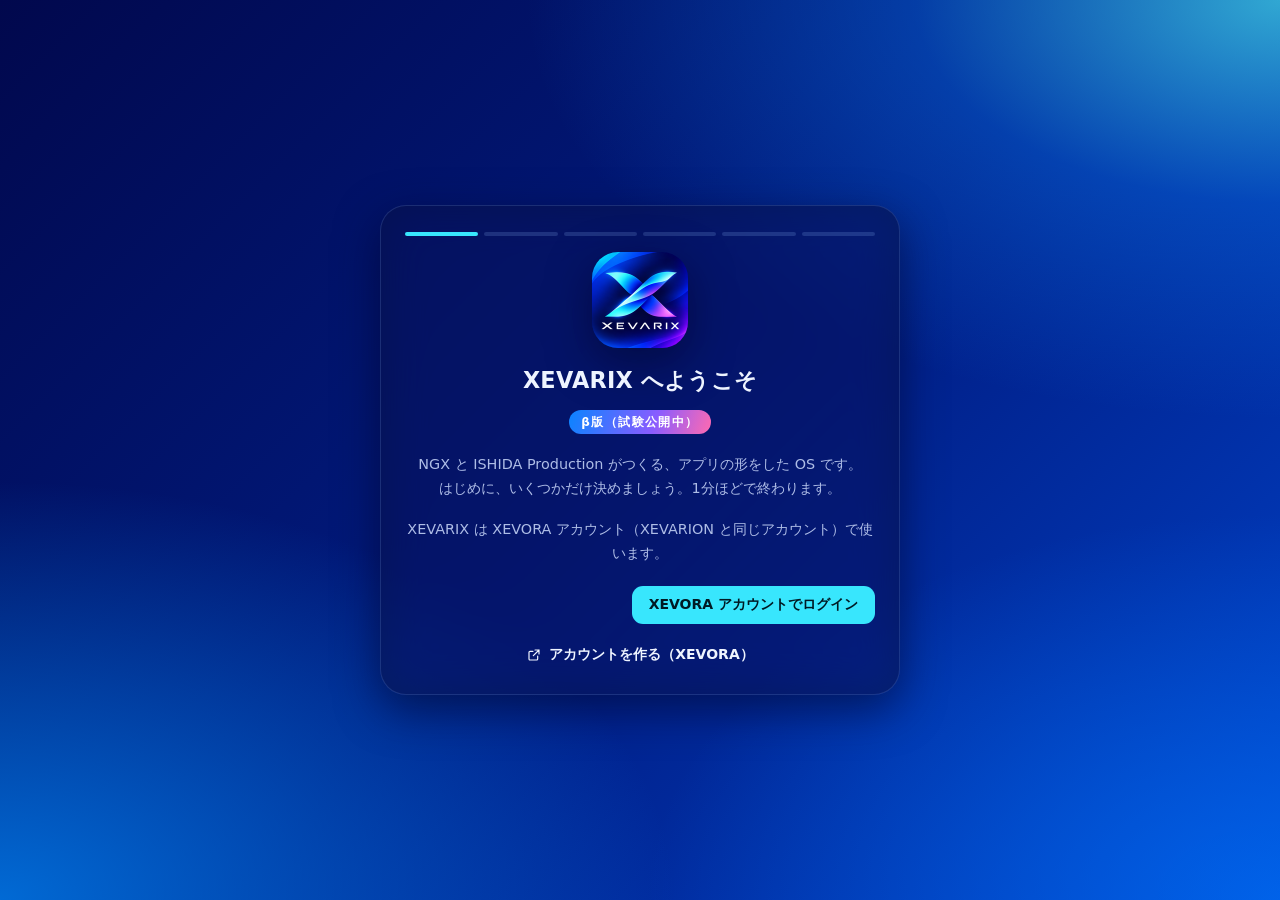
==== commit 7838d78a: "Add files via upload" ====
--- a/index.html
+++ b/index.html
@@ -24,6 +24,8 @@
 #xvx-boot .bar i { display: block; width: 4%; height: 100%; border-radius: 2px; background: linear-gradient(90deg, #0a84ff, #38e6fd); transition: width .25s ease; }
 #xvx-boot .msg { font-size: 12px; color: #aebde6; min-height: 1.4em; }
 #xvx-boot .by { font-size: 11px; letter-spacing: .14em; color: #7688bd; margin-top: 6px; }
+/* ★★ 2026-11-17 β版の印（ご指定） */
+#xvx-boot .beta { margin-top: -4px; padding: 3px 12px; border-radius: 999px; font-size: 12px; font-weight: 700; letter-spacing: .12em; color: #fff; background: linear-gradient(110deg, #0a84ff, #8a5cff 60%, #ff6ab0); box-shadow: 0 6px 18px rgba(80, 60, 255, .35); }
 #xvx-boot .fail { display: none; gap: 8px; flex-wrap: wrap; justify-content: center; max-width: 440px; }
 #xvx-boot.failed .fail { display: flex; }
 #xvx-boot .fail button { height: 38px; padding: 0 16px; border-radius: 11px; border: 1px solid rgba(255, 255, 255, .35); background: rgba(255, 255, 255, .12); color: #fff; font: inherit; font-weight: 600; font-size: 14px; }
@@ -48,6 +50,7 @@
 <div id="xvx-boot" role="status">
   <div class="bt">
     <img src="assets/brand/xevarix-logo-640.webp" alt="XEVARIX" width="250" height="250">
+    <div class="beta" title="試験公開中">β版</div>
     <div class="bar"><i id="xvx-boot-bar"></i></div>
     <div class="msg" id="xvx-boot-msg">起動しています…</div>
     <pre id="xvx-boot-err"></pre>
--- a/css/shell.css
+++ b/css/shell.css
@@ -70,6 +70,8 @@
 .xsb-btn .xi { width: 15px; height: 15px; }
 .xsb-brand { letter-spacing: .16em; font-size: .72rem; }
 .xsb-brand .orb { width: 16px; height: 16px; }
+/* ★★ 2026-11-17 β版の印（ステータスバー） */
+.xsb-beta { font-style: normal; font-size: .58rem; font-weight: 800; letter-spacing: 0; line-height: 1; padding: 2px 5px; border-radius: 6px; color: #fff; background: linear-gradient(110deg, #0a84ff, #8a5cff 60%, #ff6ab0); }
 .xsb-app { color: var(--text-2); overflow: hidden; text-overflow: ellipsis; white-space: nowrap; padding: 0 6px; font-weight: 600; min-width: 0; }
 .xsb-appx { display: none; }
 .xsb-clock { font-variant-numeric: tabular-nums; letter-spacing: .02em; }
